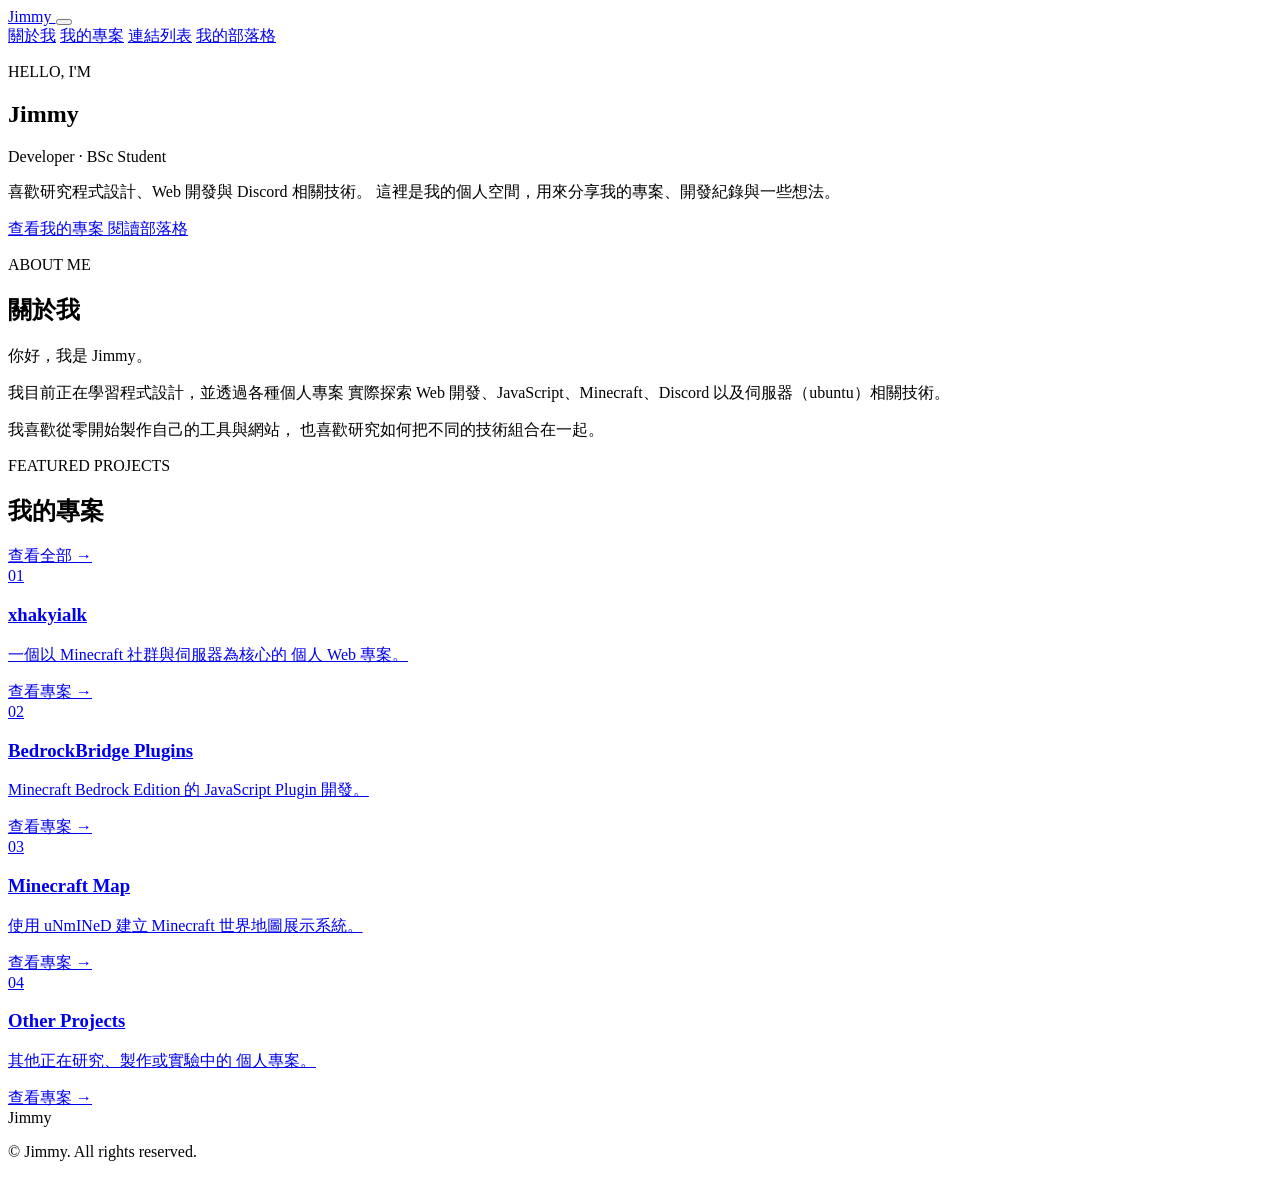
==== index.html @ 03502440 "Add initial HTML structure for personal website" ====
<!DOCTYPE html>
<html lang="zh-Hant">

<head>
    <meta charset="UTF-8">
    <meta name="viewport" content="width=device-width, initial-scale=1.0">

    <meta name="description" content="Jimmy 的個人網站，分享我的專案、開發紀錄與技術文章。">

    <title>Jimmy — 關於我</title>

    <link rel="stylesheet" href="css/style.css">
</head>

<body>

    <!-- 導覽列 -->
    <header class="site-header">
        <nav class="navbar">

            <a href="index.html" class="site-logo">
                Jimmy
            </a>

            <button class="menu-toggle" id="menuToggle" aria-label="開啟選單">
                <span></span>
                <span></span>
                <span></span>
            </button>

            <div class="nav-links" id="navLinks">
                <a href="index.html" data-page="index">關於我</a>
                <a href="projects.html" data-page="projects">我的專案</a>
                <a href="links.html" data-page="links">連結列表</a>
                <a href="blog.html" data-page="blog">我的部落格</a>
            </div>

        </nav>
    </header>


    <main>

        <!-- Hero -->
        <section class="hero">

            <div class="hero-content">

                <p class="eyebrow">HELLO, I'M</p>

                <h1>Jimmy</h1>

                <p class="hero-subtitle">
                    Developer · BSc Student
                </p>

                <p class="hero-description">
                    喜歡研究程式設計、Web 開發與 Discord 相關技術。
                    這裡是我的個人空間，用來分享我的專案、開發紀錄與一些想法。
                </p>

                <div class="hero-actions">
                    <a href="projects.html" class="button button-primary">
                        查看我的專案
                    </a>

                    <a href="blog.html" class="button button-secondary">
                        閱讀部落格
                    </a>
                </div>

            </div>

        </section>


        <!-- About -->
        <section class="section">

            <div class="section-heading">
                <p class="eyebrow">ABOUT ME</p>
                <h2>關於我</h2>
            </div>

            <div class="about-content">

                <p>
                    你好，我是 Jimmy。
                </p>

                <p>
                    我目前正在學習程式設計，並透過各種個人專案
                    實際探索 Web 開發、JavaScript、Minecraft、Discord
                    以及伺服器（ubuntu）相關技術。
                </p>

                <p>
                    我喜歡從零開始製作自己的工具與網站，
                    也喜歡研究如何把不同的技術組合在一起。
                </p>

            </div>

        </section>


        <!-- Featured Projects -->
        <section class="section">

            <div class="section-heading section-heading-with-link">

                <div>
                    <p class="eyebrow">FEATURED PROJECTS</p>
                    <h2>我的專案</h2>
                </div>

                <a href="projects.html" class="text-link">
                    查看全部 →
                </a>

            </div>


            <div class="project-grid">

                <a href="projects.html" class="project-card">

                    <div class="card-number">
                        01
                    </div>

                    <div class="card-content">

                        <h3>xhakyialk</h3>

                        <p>
                            一個以 Minecraft 社群與伺服器為核心的
                            個人 Web 專案。
                        </p>

                        <span class="card-link">
                            查看專案 →
                        </span>

                    </div>

                </a>


                <a href="projects.html" class="project-card">

                    <div class="card-number">
                        02
                    </div>

                    <div class="card-content">

                        <h3>BedrockBridge Plugins</h3>

                        <p>
                            Minecraft Bedrock Edition 的
                            JavaScript Plugin 開發。
                        </p>

                        <span class="card-link">
                            查看專案 →
                        </span>

                    </div>

                </a>


                <a href="projects.html" class="project-card">

                    <div class="card-number">
                        03
                    </div>

                    <div class="card-content">

                        <h3>Minecraft Map</h3>

                        <p>
                            使用 uNmINeD 建立 Minecraft
                            世界地圖展示系統。
                        </p>

                        <span class="card-link">
                            查看專案 →
                        </span>

                    </div>

                </a>


                <a href="projects.html" class="project-card">

                    <div class="card-number">
                        04
                    </div>

                    <div class="card-content">

                        <h3>Other Projects</h3>

                        <p>
                            其他正在研究、製作或實驗中的
                            個人專案。
                        </p>

                        <span class="card-link">
                            查看專案 →
                        </span>

                    </div>

                </a>

            </div>

        </section>

    </main>


    <!-- Footer -->
    <footer class="site-footer">

        <div class="footer-inner">

            <div>
                <span class="footer-logo">Jimmy</span>
            </div>

            <div>
                <p>
                    © <span id="currentYear"></span> Jimmy.
                    All rights reserved.
                </p>
            </div>

        </div>

    </footer>


    <script src="js/main.js"></script>

</body>

</html>
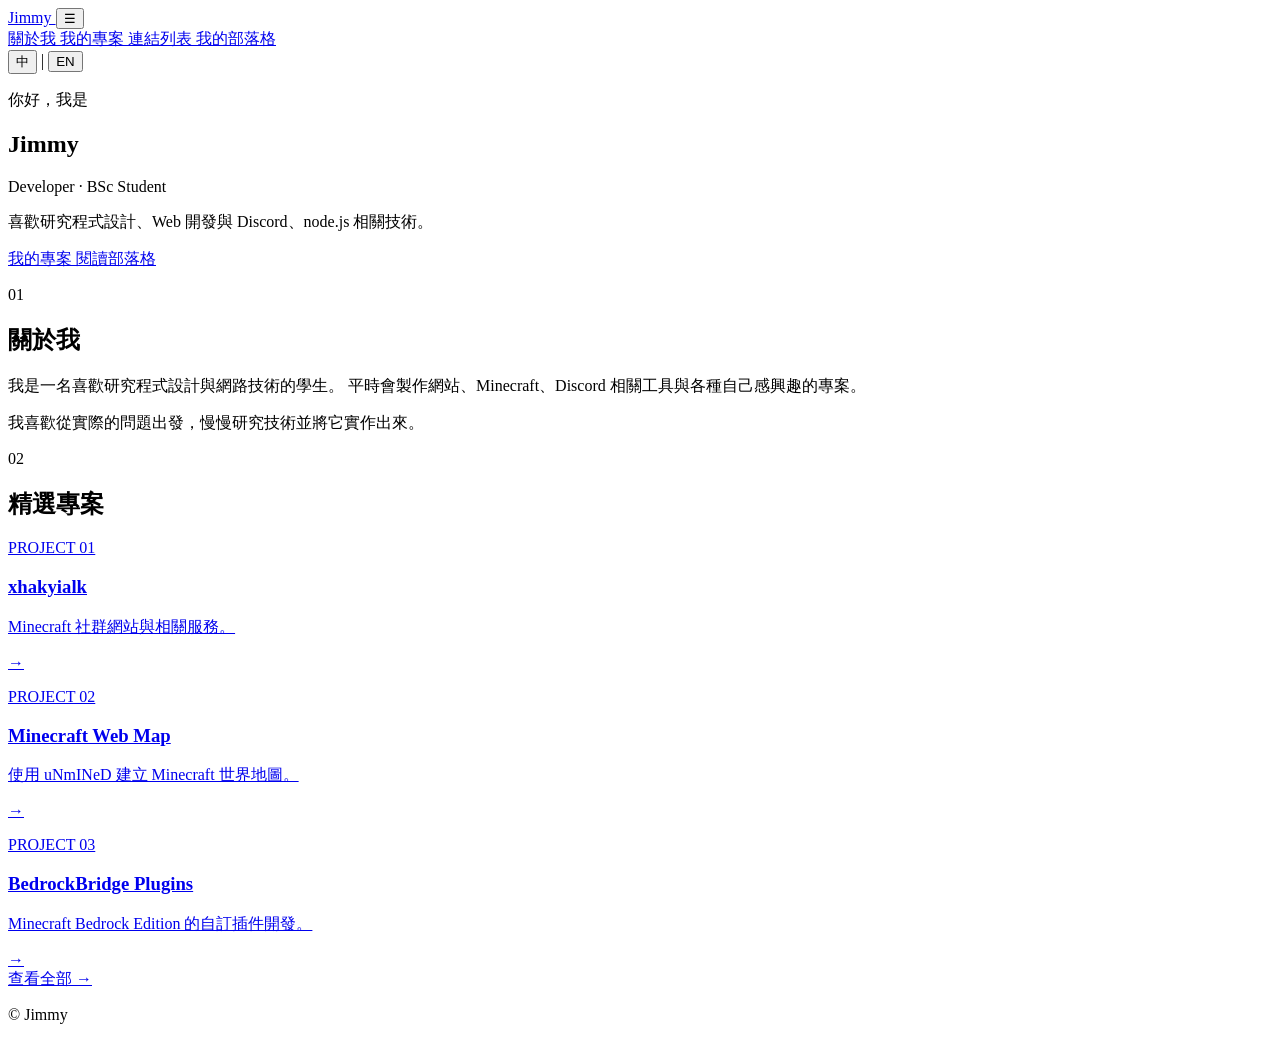
==== commit d4df7522: "Refactor index.html for improved layout and content Updated the structure and content of the index.h" ====
--- a/index.html
+++ b/index.html
@@ -5,40 +5,74 @@
     <meta charset="UTF-8">
     <meta name="viewport" content="width=device-width, initial-scale=1.0">
 
-    <meta name="description" content="Jimmy 的個人網站，分享我的專案、開發紀錄與技術文章。">
-
-    <title>Jimmy — 關於我</title>
+    <title>Jimmy</title>
 
     <link rel="stylesheet" href="css/style.css">
 </head>
 
 <body>
 
-    <!-- 導覽列 -->
-    <header class="site-header">
-        <nav class="navbar">
-
-            <a href="index.html" class="site-logo">
+    <!-- Navbar -->
+    <header class="navbar">
+
+        <div class="nav-container">
+
+            <a href="index.html" class="logo">
                 Jimmy
             </a>
 
-            <button class="menu-toggle" id="menuToggle" aria-label="開啟選單">
-                <span></span>
-                <span></span>
-                <span></span>
+            <button class="menu-toggle" aria-label="Menu">
+                ☰
             </button>
 
-            <div class="nav-links" id="navLinks">
-                <a href="index.html" data-page="index">關於我</a>
-                <a href="projects.html" data-page="projects">我的專案</a>
-                <a href="links.html" data-page="links">連結列表</a>
-                <a href="blog.html" data-page="blog">我的部落格</a>
-            </div>
-
-        </nav>
+            <nav class="nav-menu">
+
+                <a href="index.html"
+                   data-i18n="nav.about">
+                    關於我
+                </a>
+
+                <a href="projects.html"
+                   data-i18n="nav.projects">
+                    我的專案
+                </a>
+
+                <a href="links.html"
+                   data-i18n="nav.links">
+                    連結列表
+                </a>
+
+                <a href="blog.html"
+                   data-i18n="nav.blog">
+                    我的部落格
+                </a>
+
+                <div class="language-switcher">
+
+                    <button
+                        type="button"
+                        data-language="zh">
+                        中
+                    </button>
+
+                    <span>|</span>
+
+                    <button
+                        type="button"
+                        data-language="en">
+                        EN
+                    </button>
+
+                </div>
+
+            </nav>
+
+        </div>
+
     </header>
 
 
+    <!-- Main -->
     <main>
 
         <!-- Hero -->
@@ -46,27 +80,39 @@
 
             <div class="hero-content">
 
-                <p class="eyebrow">HELLO, I'M</p>
-
-                <h1>Jimmy</h1>
-
-                <p class="hero-subtitle">
+                <p class="eyebrow"
+                   data-i18n="home.eyebrow">
+                    你好，我是
+                </p>
+
+                <h1>
+                    Jimmy
+                </h1>
+
+                <p class="role"
+                   data-i18n="home.role">
                     Developer · BSc Student
                 </p>
 
-                <p class="hero-description">
-                    喜歡研究程式設計、Web 開發與 Discord 相關技術。
-                    這裡是我的個人空間，用來分享我的專案、開發紀錄與一些想法。
-                </p>
-
-                <div class="hero-actions">
-                    <a href="projects.html" class="button button-primary">
-                        查看我的專案
+                <p class="hero-description"
+                   data-i18n="home.description">
+                    喜歡研究程式設計、Web 開發與 Discord、node.js 相關技術。
+                </p>
+
+                <div class="hero-buttons">
+
+                    <a href="projects.html"
+                       class="button"
+                       data-i18n="home.projects">
+                        我的專案
                     </a>
 
-                    <a href="blog.html" class="button button-secondary">
+                    <a href="blog.html"
+                       class="button button-secondary"
+                       data-i18n="home.blog">
                         閱讀部落格
                     </a>
+
                 </div>
 
             </div>
@@ -77,26 +123,27 @@
         <!-- About -->
         <section class="section">
 
-            <div class="section-heading">
-                <p class="eyebrow">ABOUT ME</p>
-                <h2>關於我</h2>
+            <div class="section-header">
+
+                <p class="section-number">
+                    01
+                </p>
+
+                <h2 data-i18n="about.title">
+                    關於我
+                </h2>
+
             </div>
 
             <div class="about-content">
 
-                <p>
-                    你好，我是 Jimmy。
-                </p>
-
-                <p>
-                    我目前正在學習程式設計，並透過各種個人專案
-                    實際探索 Web 開發、JavaScript、Minecraft、Discord
-                    以及伺服器（ubuntu）相關技術。
-                </p>
-
-                <p>
-                    我喜歡從零開始製作自己的工具與網站，
-                    也喜歡研究如何把不同的技術組合在一起。
+                <p data-i18n="about.description">
+                    我是一名喜歡研究程式設計與網路技術的學生。
+                    平時會製作網站、Minecraft、Discord 相關工具與各種自己感興趣的專案。
+                </p>
+
+                <p data-i18n="about.description2">
+                    我喜歡從實際的問題出發，慢慢研究技術並將它實作出來。
                 </p>
 
             </div>
@@ -107,145 +154,129 @@
         <!-- Featured Projects -->
         <section class="section">
 
-            <div class="section-heading section-heading-with-link">
-
-                <div>
-                    <p class="eyebrow">FEATURED PROJECTS</p>
-                    <h2>我的專案</h2>
-                </div>
-
-                <a href="projects.html" class="text-link">
+            <div class="section-header">
+
+                <p class="section-number">
+                    02
+                </p>
+
+                <h2 data-i18n="home.featuredProjects">
+                    精選專案
+                </h2>
+
+            </div>
+
+
+            <div class="project-grid">
+
+                <!-- Project 1 -->
+                <a href="projects.html"
+                   class="project-card">
+
+                    <div>
+
+                        <p class="card-label">
+                            PROJECT 01
+                        </p>
+
+                        <h3 data-i18n="projects.xhakyialk.title">
+                            xhakyialk
+                        </h3>
+
+                        <p data-i18n="projects.xhakyialk.description">
+                            Minecraft 社群網站與相關服務。
+                        </p>
+
+                    </div>
+
+                    <span class="card-arrow">
+                        →
+                    </span>
+
+                </a>
+
+
+                <!-- Project 2 -->
+                <a href="projects.html"
+                   class="project-card">
+
+                    <div>
+
+                        <p class="card-label">
+                            PROJECT 02
+                        </p>
+
+                        <h3 data-i18n="projects.minecraftMap.title">
+                            Minecraft Web Map
+                        </h3>
+
+                        <p data-i18n="projects.minecraftMap.description">
+                            使用 uNmINeD 建立 Minecraft 世界地圖。
+                        </p>
+
+                    </div>
+
+                    <span class="card-arrow">
+                        →
+                    </span>
+
+                </a>
+
+
+                <!-- Project 3 -->
+                <a href="projects.html"
+                   class="project-card">
+
+                    <div>
+
+                        <p class="card-label">
+                            PROJECT 03
+                        </p>
+
+                        <h3 data-i18n="projects.bridge.title">
+                            BedrockBridge Plugins
+                        </h3>
+
+                        <p data-i18n="projects.bridge.description">
+                            Minecraft Bedrock Edition 的自訂插件開發。
+                        </p>
+
+                    </div>
+
+                    <span class="card-arrow">
+                        →
+                    </span>
+
+                </a>
+
+            </div>
+
+
+            <div class="section-more">
+
+                <a href="projects.html"
+                   data-i18n="home.viewAll">
                     查看全部 →
                 </a>
 
             </div>
 
-
-            <div class="project-grid">
-
-                <a href="projects.html" class="project-card">
-
-                    <div class="card-number">
-                        01
-                    </div>
-
-                    <div class="card-content">
-
-                        <h3>xhakyialk</h3>
-
-                        <p>
-                            一個以 Minecraft 社群與伺服器為核心的
-                            個人 Web 專案。
-                        </p>
-
-                        <span class="card-link">
-                            查看專案 →
-                        </span>
-
-                    </div>
-
-                </a>
-
-
-                <a href="projects.html" class="project-card">
-
-                    <div class="card-number">
-                        02
-                    </div>
-
-                    <div class="card-content">
-
-                        <h3>BedrockBridge Plugins</h3>
-
-                        <p>
-                            Minecraft Bedrock Edition 的
-                            JavaScript Plugin 開發。
-                        </p>
-
-                        <span class="card-link">
-                            查看專案 →
-                        </span>
-
-                    </div>
-
-                </a>
-
-
-                <a href="projects.html" class="project-card">
-
-                    <div class="card-number">
-                        03
-                    </div>
-
-                    <div class="card-content">
-
-                        <h3>Minecraft Map</h3>
-
-                        <p>
-                            使用 uNmINeD 建立 Minecraft
-                            世界地圖展示系統。
-                        </p>
-
-                        <span class="card-link">
-                            查看專案 →
-                        </span>
-
-                    </div>
-
-                </a>
-
-
-                <a href="projects.html" class="project-card">
-
-                    <div class="card-number">
-                        04
-                    </div>
-
-                    <div class="card-content">
-
-                        <h3>Other Projects</h3>
-
-                        <p>
-                            其他正在研究、製作或實驗中的
-                            個人專案。
-                        </p>
-
-                        <span class="card-link">
-                            查看專案 →
-                        </span>
-
-                    </div>
-
-                </a>
-
-            </div>
-
         </section>
 
     </main>
 
 
     <!-- Footer -->
-    <footer class="site-footer">
-
-        <div class="footer-inner">
-
-            <div>
-                <span class="footer-logo">Jimmy</span>
-            </div>
-
-            <div>
-                <p>
-                    © <span id="currentYear"></span> Jimmy.
-                    All rights reserved.
-                </p>
-            </div>
-
-        </div>
+    <footer class="footer">
+
+        <p>
+            © <span id="current-year"></span> Jimmy
+        </p>
 
     </footer>
 
 
+    <script src="js/i18n.js"></script>
     <script src="js/main.js"></script>
 
 </body>
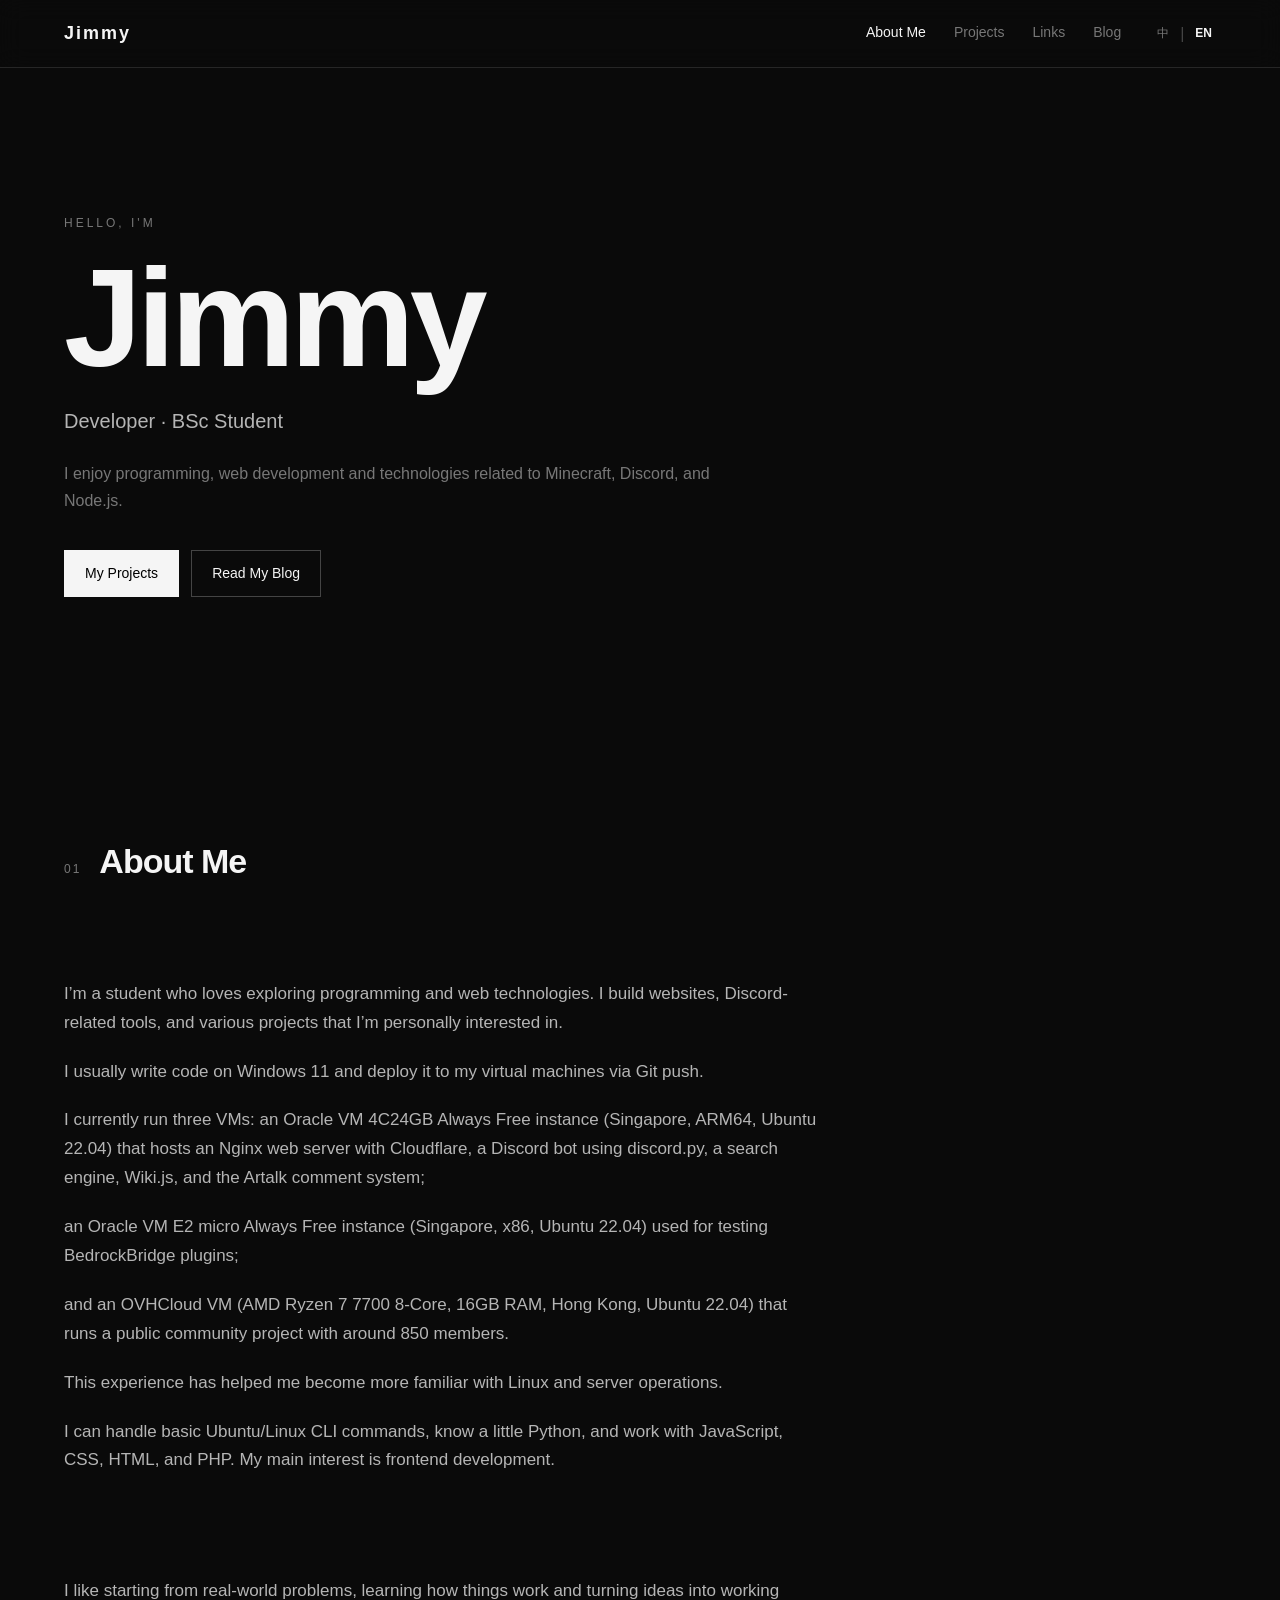
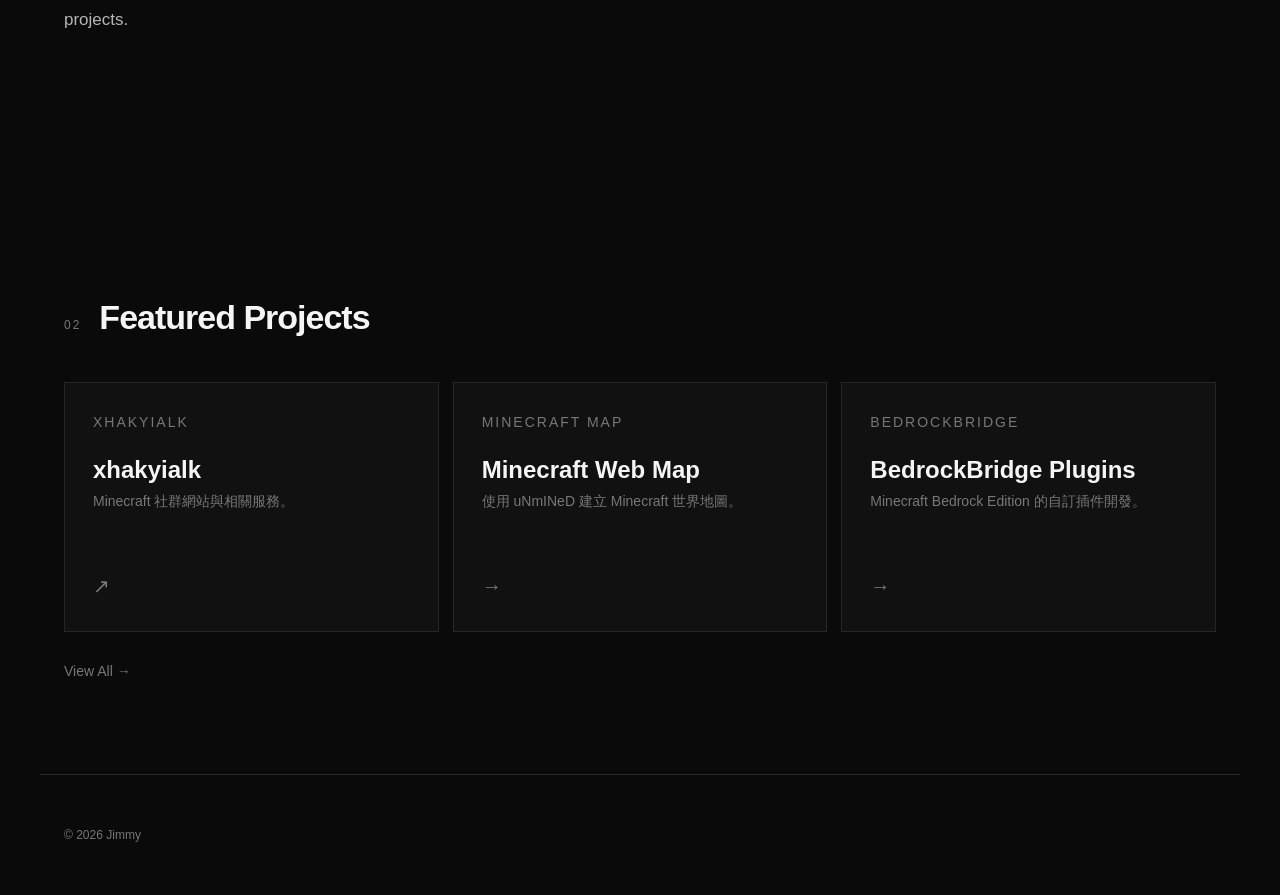
==== commit f5f5e30b: "Refactor HTML structure and clean up code" ====
--- a/index.html
+++ b/index.html
@@ -2,282 +2,258 @@
 <html lang="zh-Hant">
 
 <head>
+
     <meta charset="UTF-8">
-    <meta name="viewport" content="width=device-width, initial-scale=1.0">
+
+    <meta
+        name="viewport"
+        content="width=device-width, initial-scale=1.0"
+    >
 
     <title>Jimmy</title>
 
-    <link rel="stylesheet" href="css/style.css">
+    <link
+        rel="stylesheet"
+        href="css/style.css"
+    >
+
 </head>
 
+
 <body>
 
-    <!-- Navbar -->
-    <header class="navbar">
-
-        <div class="nav-container">
-
-            <a href="index.html" class="logo">
-                Jimmy
-            </a>
-
-            <button class="menu-toggle" aria-label="Menu">
-                ☰
-            </button>
-
-            <nav class="nav-menu">
-
-                <a href="index.html"
-                   data-i18n="nav.about">
-                    關於我
-                </a>
-
-                <a href="projects.html"
-                   data-i18n="nav.projects">
-                    我的專案
-                </a>
-
-                <a href="links.html"
-                   data-i18n="nav.links">
-                    連結列表
-                </a>
-
-                <a href="blog.html"
-                   data-i18n="nav.blog">
-                    我的部落格
-                </a>
-
-                <div class="language-switcher">
-
-                    <button
-                        type="button"
-                        data-language="zh">
-                        中
-                    </button>
-
-                    <span>|</span>
-
-                    <button
-                        type="button"
-                        data-language="en">
-                        EN
-                    </button>
-
-                </div>
-
-            </nav>
+
+<header class="navbar">
+
+    <div class="nav-container">
+
+        <a
+            href="index.html"
+            class="logo"
+        >
+            Jimmy
+        </a>
+
+
+        <button
+            class="menu-toggle"
+            aria-label="Menu"
+        >
+            ☰
+        </button>
+
+
+        <nav class="nav-menu">
+
+            <a
+                href="index.html"
+                data-i18n="nav.about"
+            >
+                關於我
+            </a>
+
+
+            <a
+                href="projects.html"
+                data-i18n="nav.projects"
+            >
+                我的專案
+            </a>
+
+
+            <a
+                href="links.html"
+                data-i18n="nav.links"
+            >
+                連結列表
+            </a>
+
+
+            <a
+                href="blog.html"
+                data-i18n="nav.blog"
+            >
+                我的部落格
+            </a>
+
+
+            <div class="language-switcher">
+
+                <button
+                    type="button"
+                    data-language="zh"
+                >
+                    中
+                </button>
+
+                <span>|</span>
+
+                <button
+                    type="button"
+                    data-language="en"
+                >
+                    EN
+                </button>
+
+            </div>
+
+        </nav>
+
+    </div>
+
+</header>
+
+
+
+<main>
+
+
+<section class="hero">
+
+    <div class="hero-content">
+
+        <p
+            class="eyebrow"
+            data-i18n="home.eyebrow"
+        >
+            你好，我是
+        </p>
+
+
+        <h1>
+            Jimmy
+        </h1>
+
+
+        <p
+            class="role"
+            data-i18n="home.role"
+        >
+            Developer · BSc Student
+        </p>
+
+
+        <p
+            class="hero-description"
+            data-i18n="home.description"
+        >
+            喜歡研究程式設計、Web 開發與 Minecraft、Discord、node.js 相關技術。
+        </p>
+
+
+        <div class="hero-buttons">
+
+            <a
+                href="projects.html"
+                class="button"
+                data-i18n="home.projects"
+            >
+                我的專案
+            </a>
+
+
+            <a
+                href="blog.html"
+                class="button button-secondary"
+                data-i18n="home.blog"
+            >
+                閱讀部落格
+            </a>
 
         </div>
 
-    </header>
-
-
-    <!-- Main -->
-    <main>
-
-        <!-- Hero -->
-        <section class="hero">
-
-            <div class="hero-content">
-
-                <p class="eyebrow"
-                   data-i18n="home.eyebrow">
-                    你好，我是
-                </p>
-
-                <h1>
-                    Jimmy
-                </h1>
-
-                <p class="role"
-                   data-i18n="home.role">
-                    Developer · BSc Student
-                </p>
-
-                <p class="hero-description"
-                   data-i18n="home.description">
-                    喜歡研究程式設計、Web 開發與 Discord、node.js 相關技術。
-                </p>
-
-                <div class="hero-buttons">
-
-                    <a href="projects.html"
-                       class="button"
-                       data-i18n="home.projects">
-                        我的專案
-                    </a>
-
-                    <a href="blog.html"
-                       class="button button-secondary"
-                       data-i18n="home.blog">
-                        閱讀部落格
-                    </a>
-
-                </div>
-
-            </div>
-
-        </section>
-
-
-        <!-- About -->
-        <section class="section">
-
-            <div class="section-header">
-
-                <p class="section-number">
-                    01
-                </p>
-
-                <h2 data-i18n="about.title">
-                    關於我
-                </h2>
-
-            </div>
-
-            <div class="about-content">
-
-                <p data-i18n="about.description">
-                    我是一名喜歡研究程式設計與網路技術的學生。
-                    平時會製作網站、Minecraft、Discord 相關工具與各種自己感興趣的專案。
-                </p>
-
-                <p data-i18n="about.description2">
-                    我喜歡從實際的問題出發，慢慢研究技術並將它實作出來。
-                </p>
-
-            </div>
-
-        </section>
-
-
-        <!-- Featured Projects -->
-        <section class="section">
-
-            <div class="section-header">
-
-                <p class="section-number">
-                    02
-                </p>
-
-                <h2 data-i18n="home.featuredProjects">
-                    精選專案
-                </h2>
-
-            </div>
-
-
-            <div class="project-grid">
-
-                <!-- Project 1 -->
-                <a href="projects.html"
-                   class="project-card">
-
-                    <div>
-
-                        <p class="card-label">
-                            PROJECT 01
-                        </p>
-
-                        <h3 data-i18n="projects.xhakyialk.title">
-                            xhakyialk
-                        </h3>
-
-                        <p data-i18n="projects.xhakyialk.description">
-                            Minecraft 社群網站與相關服務。
-                        </p>
-
-                    </div>
-
-                    <span class="card-arrow">
-                        →
-                    </span>
-
-                </a>
-
-
-                <!-- Project 2 -->
-                <a href="projects.html"
-                   class="project-card">
-
-                    <div>
-
-                        <p class="card-label">
-                            PROJECT 02
-                        </p>
-
-                        <h3 data-i18n="projects.minecraftMap.title">
-                            Minecraft Web Map
-                        </h3>
-
-                        <p data-i18n="projects.minecraftMap.description">
-                            使用 uNmINeD 建立 Minecraft 世界地圖。
-                        </p>
-
-                    </div>
-
-                    <span class="card-arrow">
-                        →
-                    </span>
-
-                </a>
-
-
-                <!-- Project 3 -->
-                <a href="projects.html"
-                   class="project-card">
-
-                    <div>
-
-                        <p class="card-label">
-                            PROJECT 03
-                        </p>
-
-                        <h3 data-i18n="projects.bridge.title">
-                            BedrockBridge Plugins
-                        </h3>
-
-                        <p data-i18n="projects.bridge.description">
-                            Minecraft Bedrock Edition 的自訂插件開發。
-                        </p>
-
-                    </div>
-
-                    <span class="card-arrow">
-                        →
-                    </span>
-
-                </a>
-
-            </div>
-
-
-            <div class="section-more">
-
-                <a href="projects.html"
-                   data-i18n="home.viewAll">
-                    查看全部 →
-                </a>
-
-            </div>
-
-        </section>
-
-    </main>
-
-
-    <!-- Footer -->
-    <footer class="footer">
-
-        <p>
-            © <span id="current-year"></span> Jimmy
-        </p>
-
-    </footer>
-
-
-    <script src="js/i18n.js"></script>
-    <script src="js/main.js"></script>
+    </div>
+
+</section>
+
+
+
+<section class="section">
+
+    <div class="section-header">
+
+        <p class="section-number">
+            01
+        </p>
+
+        <h2 data-i18n="about.title">
+            關於我
+        </h2>
+
+    </div>
+
+
+    <div class="about-content">
+
+        <div data-i18n="about.description">
+        </div>
+
+
+        <p data-i18n="about.description2">
+            我喜歡從實際的問題出發，慢慢研究技術並將它實作出來。
+        </p>
+
+    </div>
+
+</section>
+
+
+
+<section class="section">
+
+    <div class="section-header">
+
+        <p class="section-number">
+            02
+        </p>
+
+        <h2 data-i18n="home.featuredProjects">
+            精選專案
+        </h2>
+
+    </div>
+
+
+    <div
+        class="project-grid"
+        id="featured-projects"
+    >
+    </div>
+
+
+    <div class="section-more">
+
+        <a
+            href="projects.html"
+            data-i18n="home.viewAll"
+        >
+            查看全部 →
+        </a>
+
+    </div>
+
+</section>
+
+
+</main>
+
+
+
+<footer class="footer">
+
+    <p>
+        ©
+        <span id="current-year"></span>
+        Jimmy
+    </p>
+
+</footer>
+
+
+
+<script src="js/i18n.js"></script>
+<script src="js/main.js"></script>
+
 
 </body>
 
--- a/css/style.css
+++ b/css/style.css
@@ -0,0 +1,1103 @@
+/* ======================================================
+   Jimmy PERSONAL WEBSITE
+   Monochrome Dark Theme
+====================================================== */
+
+
+/* ======================================================
+   Variables
+====================================================== */
+
+:root {
+
+    --background: #0a0a0a;
+
+    --background-secondary: #111111;
+
+    --card: #111111;
+
+    --card-hover: #171717;
+
+    --border: #262626;
+
+    --border-hover: #444444;
+
+    --text: #f5f5f5;
+
+    --text-secondary: #b5b5b5;
+
+    --text-muted: #777777;
+
+}
+
+
+/* ======================================================
+   Reset
+====================================================== */
+
+* {
+
+    margin: 0;
+
+    padding: 0;
+
+    box-sizing: border-box;
+
+}
+
+
+html {
+
+    scroll-behavior: smooth;
+
+}
+
+
+body {
+
+    background: var(--background);
+
+    color: var(--text);
+
+    font-family:
+        -apple-system,
+        BlinkMacSystemFont,
+        "Segoe UI",
+        Roboto,
+        Helvetica,
+        Arial,
+        sans-serif;
+
+    line-height: 1.7;
+
+}
+
+
+a {
+
+    color: inherit;
+
+    text-decoration: none;
+
+}
+
+
+button {
+
+    font-family: inherit;
+
+}
+
+
+/* ======================================================
+   Navbar
+====================================================== */
+
+.navbar {
+
+    position: sticky;
+
+    top: 0;
+
+    z-index: 1000;
+
+    background:
+        rgba(10, 10, 10, 0.9);
+
+    backdrop-filter: blur(12px);
+
+    border-bottom:
+        1px solid var(--border);
+
+}
+
+
+.nav-container {
+
+    max-width: 1200px;
+
+    margin: 0 auto;
+
+    padding:
+        18px 24px;
+
+    display: flex;
+
+    align-items: center;
+
+    justify-content: space-between;
+
+}
+
+
+.logo {
+
+    font-size: 18px;
+
+    font-weight: 700;
+
+    letter-spacing: 2px;
+
+}
+
+
+.nav-menu {
+
+    display: flex;
+
+    align-items: center;
+
+    gap: 28px;
+
+}
+
+
+.nav-menu > a {
+
+    color: var(--text-muted);
+
+    font-size: 14px;
+
+    transition:
+        color 0.2s ease;
+
+}
+
+
+.nav-menu > a:hover {
+
+    color: var(--text);
+
+}
+
+
+.nav-menu > a.active {
+
+    color: var(--text);
+
+}
+
+
+/* ======================================================
+   Language Switcher
+====================================================== */
+
+.language-switcher {
+
+    display: flex;
+
+    align-items: center;
+
+    gap: 7px;
+
+    margin-left: 4px;
+
+}
+
+
+.language-switcher span {
+
+    color: var(--border-hover);
+
+}
+
+
+.language-switcher button {
+
+    border: 0;
+
+    background: transparent;
+
+    color: var(--text-muted);
+
+    font-size: 12px;
+
+    cursor: pointer;
+
+    padding: 4px;
+
+    transition:
+        color 0.2s ease;
+
+}
+
+
+.language-switcher button:hover {
+
+    color: var(--text);
+
+}
+
+
+.language-switcher button.active {
+
+    color: var(--text);
+
+    font-weight: 600;
+
+}
+
+
+/* ======================================================
+   Mobile Menu
+====================================================== */
+
+.menu-toggle {
+
+    display: none;
+
+    background: transparent;
+
+    border: 0;
+
+    color: var(--text);
+
+    font-size: 22px;
+
+    cursor: pointer;
+
+}
+
+
+/* ======================================================
+   Hero
+====================================================== */
+
+.hero {
+
+    min-height: 75vh;
+
+    max-width: 1200px;
+
+    margin: 0 auto;
+
+    padding:
+        120px 24px;
+
+    display: flex;
+
+    align-items: center;
+
+}
+
+
+.hero-content {
+
+    max-width: 780px;
+
+}
+
+
+.eyebrow {
+
+    color: var(--text-muted);
+
+    font-size: 12px;
+
+    letter-spacing: 3px;
+
+    text-transform: uppercase;
+
+    margin-bottom: 18px;
+
+}
+
+
+.hero h1 {
+
+    font-size:
+        clamp(60px, 12vw, 140px);
+
+    line-height: 0.95;
+
+    letter-spacing: -5px;
+
+    margin-bottom: 20px;
+
+}
+
+
+.role {
+
+    font-size: 20px;
+
+    color: var(--text-secondary);
+
+    margin-bottom: 22px;
+
+}
+
+
+.hero-description {
+
+    max-width: 650px;
+
+    color: var(--text-muted);
+
+    font-size: 16px;
+
+}
+
+
+
+.hero-buttons {
+
+    display: flex;
+
+    gap: 12px;
+
+    margin-top: 35px;
+
+}
+
+
+/* ======================================================
+   Buttons
+====================================================== */
+
+.button {
+
+    display: inline-flex;
+
+    align-items: center;
+
+    justify-content: center;
+
+    padding:
+        11px 20px;
+
+    border:
+        1px solid var(--text);
+
+    background: var(--text);
+
+    color: #000;
+
+    font-size: 14px;
+
+    transition:
+        all 0.2s ease;
+
+}
+
+
+.button:hover {
+
+    background: transparent;
+
+    color: var(--text);
+
+}
+
+
+.button-secondary {
+
+    background: transparent;
+
+    color: var(--text);
+
+    border-color: var(--border-hover);
+
+}
+
+
+.button-secondary:hover {
+
+    background: var(--text);
+
+    color: #000;
+
+}
+
+
+/* ======================================================
+   Sections
+====================================================== */
+
+.section {
+
+    max-width: 1200px;
+
+    margin: 0 auto;
+
+    padding:
+        90px 24px;
+
+}
+
+
+.section-header {
+
+    display: flex;
+
+    align-items: baseline;
+
+    gap: 18px;
+
+    margin-bottom: 35px;
+
+}
+
+
+.section-number {
+
+    color: var(--text-muted);
+
+    font-size: 12px;
+
+    letter-spacing: 2px;
+
+}
+
+
+.section-header h2 {
+
+    font-size: 34px;
+
+    letter-spacing: -1px;
+
+}
+
+
+/* ======================================================
+   About
+====================================================== */
+
+.about-content {
+
+    max-width: 760px;
+
+    white-space: pre-line;
+
+}
+
+
+.about-content p {
+
+    color: var(--text-secondary);
+
+    font-size: 17px;
+
+    margin-bottom: 20px;
+
+    white-space: pre-line;
+
+}
+
+
+/* ======================================================
+   Project Grid
+====================================================== */
+
+.project-grid {
+
+    display: grid;
+
+    grid-template-columns:
+        repeat(3, 1fr);
+
+    gap: 14px;
+
+}
+
+
+.project-card,
+.large-project-card,
+.link-card,
+.blog-card {
+
+    position: relative;
+
+    display: flex;
+
+    justify-content: space-between;
+
+    border:
+        1px solid var(--border);
+
+    background:
+        var(--card);
+
+    transition:
+        background 0.25s ease,
+        border-color 0.25s ease,
+        transform 0.25s ease;
+
+}
+
+
+.project-card:hover,
+.large-project-card:hover,
+.link-card:hover,
+.blog-card:hover {
+
+    background:
+        var(--card-hover);
+
+    border-color:
+        var(--border-hover);
+
+    transform:
+        translateY(-3px);
+
+}
+
+
+/* ======================================================
+   Project Card
+====================================================== */
+
+.project-card {
+
+    min-height: 250px;
+
+    padding: 28px;
+
+    flex-direction: column;
+
+}
+
+
+.card-label {
+
+    color: var(--text-muted);
+
+    font-size: 11px;
+
+    letter-spacing: 2px;
+
+    margin-bottom: 15px;
+
+}
+
+
+.project-card h3 {
+
+    font-size: 24px;
+
+    margin-bottom: 10px;
+
+}
+
+
+.project-card p {
+
+    color: var(--text-muted);
+
+    font-size: 14px;
+
+}
+
+
+.card-arrow {
+
+    color: var(--text-muted);
+
+    font-size: 20px;
+
+    transition:
+        transform 0.2s ease,
+        color 0.2s ease;
+
+}
+
+
+.project-card:hover .card-arrow,
+.large-project-card:hover .card-arrow,
+.link-card:hover .card-arrow,
+.blog-card:hover .card-arrow {
+
+    color: var(--text);
+
+    transform:
+        translateX(4px);
+
+}
+
+
+/* ======================================================
+   More
+====================================================== */
+
+.section-more {
+
+    margin-top: 25px;
+
+}
+
+
+.section-more a {
+
+    color: var(--text-muted);
+
+    font-size: 14px;
+
+}
+
+
+.section-more a:hover {
+
+    color: var(--text);
+
+}
+
+
+/* ======================================================
+   Page Header
+====================================================== */
+
+.page-header {
+
+    max-width: 1200px;
+
+    margin: 0 auto;
+
+    padding:
+        100px 24px 60px;
+
+    border-bottom:
+        1px solid var(--border);
+
+}
+
+
+.page-header h1 {
+
+    font-size:
+        clamp(48px, 8vw, 90px);
+
+    line-height: 1;
+
+    letter-spacing: -3px;
+
+    margin-bottom: 20px;
+
+}
+
+
+.page-header > p:last-child {
+
+    max-width: 650px;
+
+    color: var(--text-muted);
+
+}
+
+
+/* ======================================================
+   Project List
+====================================================== */
+
+.project-list {
+
+    display: flex;
+
+    flex-direction: column;
+
+    gap: 14px;
+
+}
+
+
+.large-project-card {
+
+    min-height: 220px;
+
+    padding: 35px;
+
+    align-items: flex-end;
+
+}
+
+
+.project-card-content {
+
+    max-width: 800px;
+
+}
+
+
+.large-project-card h2 {
+
+    font-size: 32px;
+
+    margin-bottom: 12px;
+
+}
+
+
+.large-project-card p {
+
+    color: var(--text-muted);
+
+    max-width: 700px;
+
+}
+
+
+/* ======================================================
+   Links
+====================================================== */
+
+.link-grid {
+
+    display: grid;
+
+    grid-template-columns:
+        repeat(2, 1fr);
+
+    gap: 14px;
+
+}
+
+
+.link-card {
+
+    min-height: 220px;
+
+    padding: 30px;
+
+    align-items: flex-end;
+
+}
+
+
+.link-card h2 {
+
+    font-size: 28px;
+
+    margin-bottom: 8px;
+
+}
+
+
+.link-card p {
+
+    color: var(--text-muted);
+
+}
+
+
+/* ======================================================
+   Blog
+====================================================== */
+
+.blog-list {
+
+    display: flex;
+
+    flex-direction: column;
+
+}
+
+
+.blog-card {
+
+    padding:
+        28px 0;
+
+    border-left: 0;
+
+    border-right: 0;
+
+    border-bottom: 0;
+
+    background: transparent;
+
+    align-items: center;
+
+    gap: 25px;
+
+}
+
+
+.blog-card:first-child {
+
+    border-top: 1px solid var(--border);
+
+}
+
+
+.blog-card:hover {
+
+    background: var(--background);
+
+    transform: none;
+
+}
+
+
+.blog-date {
+
+    min-width: 110px;
+
+    color: var(--text-muted);
+
+    font-size: 12px;
+
+    letter-spacing: 1px;
+
+}
+
+
+.blog-content {
+
+    flex: 1;
+
+}
+
+
+.blog-content h2 {
+
+    font-size: 22px;
+
+    margin-bottom: 5px;
+
+}
+
+
+.blog-content p {
+
+    color: var(--text-muted);
+
+    font-size: 14px;
+
+}
+
+
+/* ======================================================
+   Footer
+====================================================== */
+
+.footer {
+
+    max-width: 1200px;
+
+    margin: 0 auto;
+
+    padding:
+        50px 24px;
+
+    border-top:
+        1px solid var(--border);
+
+    color: var(--text-muted);
+
+    font-size: 12px;
+
+}
+
+
+/* ======================================================
+   Responsive
+====================================================== */
+
+@media (max-width: 800px) {
+
+
+    .nav-container {
+
+        padding:
+            16px 20px;
+
+    }
+
+
+    .menu-toggle {
+
+        display: block;
+
+    }
+
+
+    .nav-menu {
+
+        display: none;
+
+        position: absolute;
+
+        top: 100%;
+
+        left: 0;
+
+        right: 0;
+
+        padding: 20px;
+
+        background:
+            rgba(10, 10, 10, 0.98);
+
+        border-bottom:
+            1px solid var(--border);
+
+        flex-direction: column;
+
+        align-items: flex-start;
+
+        gap: 18px;
+
+    }
+
+
+    .nav-menu.open {
+
+        display: flex;
+
+    }
+
+
+    .language-switcher {
+
+        margin-left: 0;
+
+        margin-top: 5px;
+
+    }
+
+
+    .hero {
+
+        min-height: 70vh;
+
+        padding:
+            80px 20px;
+
+    }
+
+
+    .hero h1 {
+
+        letter-spacing:
+            -3px;
+
+    }
+
+
+    .hero-buttons {
+
+        flex-direction: column;
+
+        align-items: stretch;
+
+    }
+
+
+    .button {
+
+        width: 100%;
+
+    }
+
+
+    .section {
+
+        padding:
+            70px 20px;
+
+    }
+
+
+    .project-grid {
+
+        grid-template-columns:
+            1fr;
+
+    }
+
+
+    .link-grid {
+
+        grid-template-columns:
+            1fr;
+
+    }
+
+
+    .page-header {
+
+        padding:
+            75px 20px 50px;
+
+    }
+
+
+    .large-project-card {
+
+        min-height: 200px;
+
+        padding: 25px;
+
+    }
+
+
+    .large-project-card h2 {
+
+        font-size: 26px;
+
+    }
+
+
+    .blog-card {
+
+        align-items: flex-start;
+
+    }
+
+
+    .blog-date {
+
+        min-width: 90px;
+
+    }
+
+}
+
+
+@media (max-width: 550px) {
+
+
+    .hero h1 {
+
+        font-size:
+            64px;
+
+    }
+
+
+    .role {
+
+        font-size:
+            17px;
+
+    }
+
+
+    .section-header h2 {
+
+        font-size:
+            28px;
+
+    }
+
+
+    .blog-card {
+
+        display: grid;
+
+        grid-template-columns:
+            1fr auto;
+
+        gap: 8px 15px;
+
+    }
+
+
+    .blog-date {
+
+        grid-column:
+            1 / -1;
+
+    }
+
+
+}
